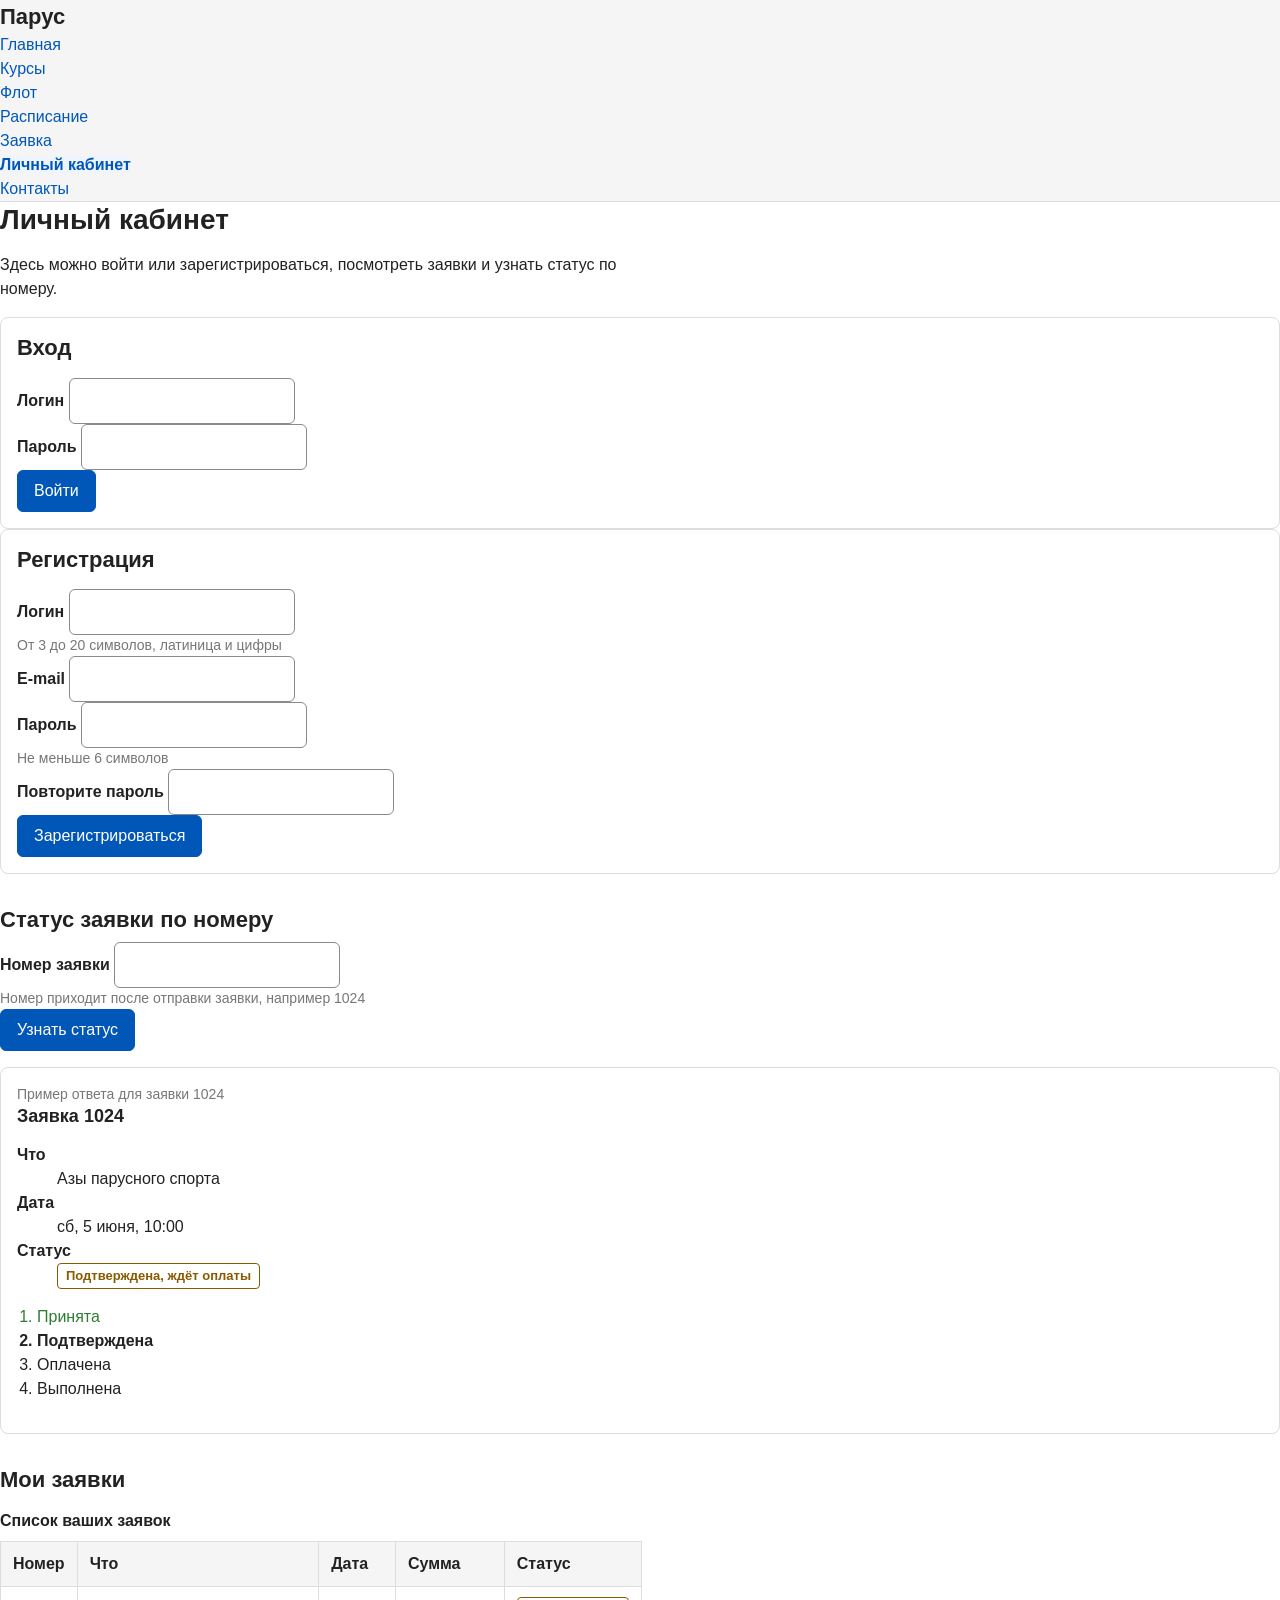
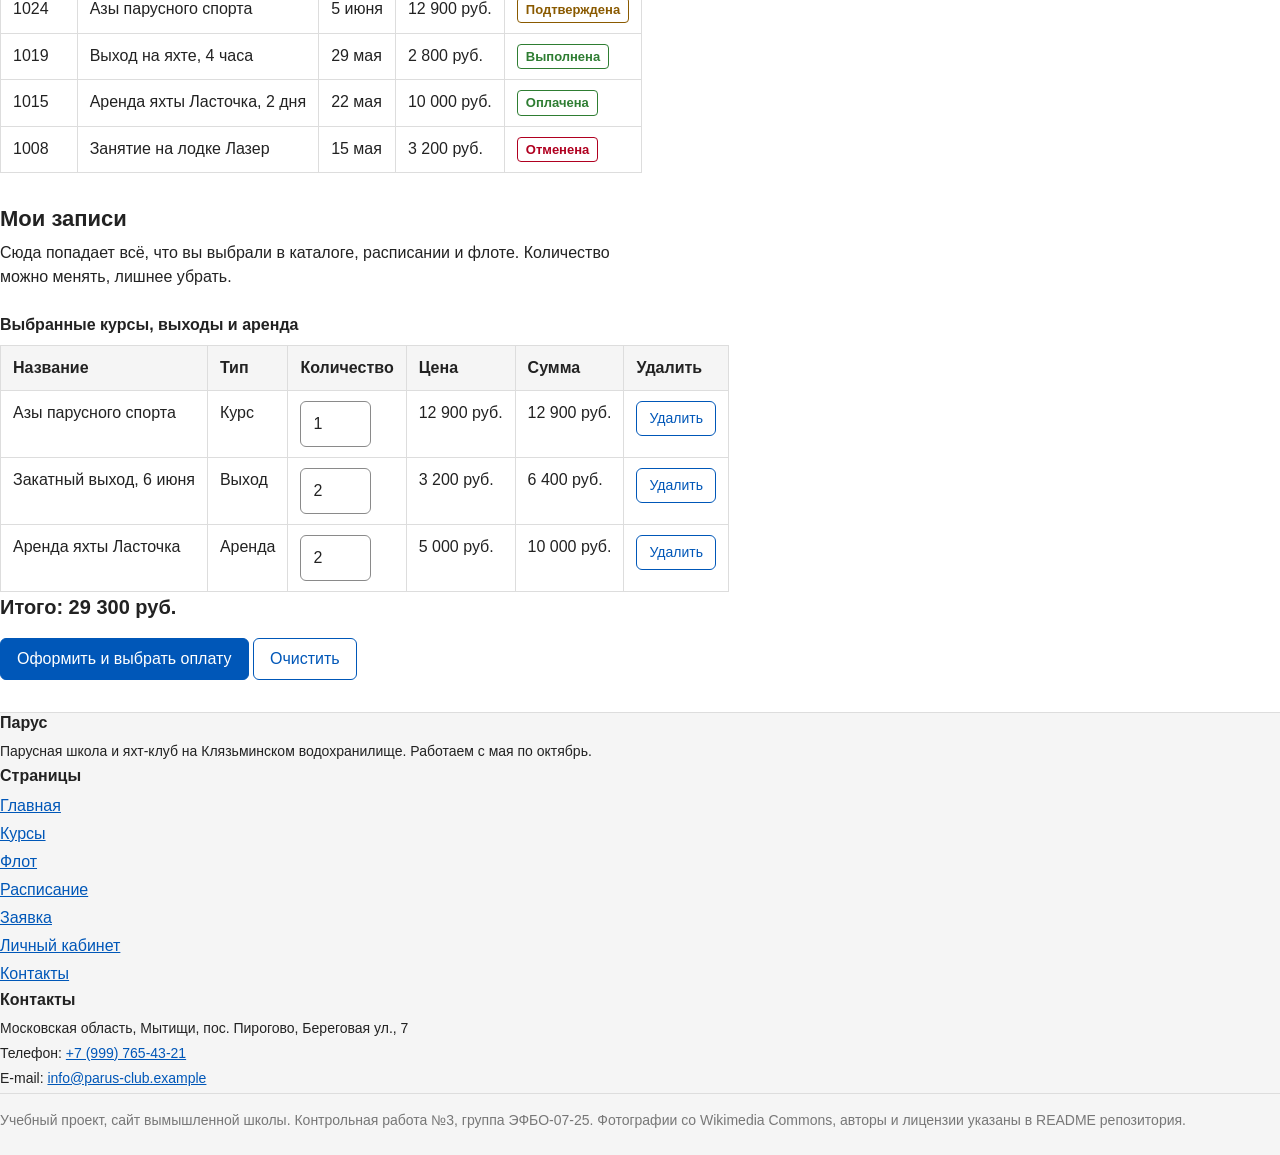
==== account.html @ aecdc0d9 "chore: init kr3 project, copy files from kr1" ====
<!DOCTYPE html>
<html lang="ru">
<head>
    <meta charset="UTF-8">
    <meta name="viewport" content="width=device-width, initial-scale=1.0">
    <meta name="description" content="Личный кабинет: вход, регистрация, заявки, корзина записей и статус заявки по номеру.">
    <title>Личный кабинет | Парус</title>
    <link rel="icon" href="images/favicon.svg" type="image/svg+xml">
    <link rel="stylesheet" href="css/style.css">
    <script src="js/main.js" defer></script>
</head>
<body>
    <header class="site-header" id="top">
        <div class="site-header__inner">
            <a class="site-header__logo" href="index.html">Парус</a>

            <nav class="site-nav">
                <ul class="site-nav__list">
                    <li class="site-nav__item"><a class="site-nav__link" href="index.html">Главная</a></li>
                    <li class="site-nav__item"><a class="site-nav__link" href="courses.html">Курсы</a></li>
                    <li class="site-nav__item"><a class="site-nav__link" href="fleet.html">Флот</a></li>
                    <li class="site-nav__item"><a class="site-nav__link" href="schedule.html">Расписание</a></li>
                    <li class="site-nav__item"><a class="site-nav__link" href="order.html">Заявка</a></li>
                    <li class="site-nav__item"><a class="site-nav__link site-nav__link--active" href="account.html">Личный кабинет</a></li>
                    <li class="site-nav__item"><a class="site-nav__link" href="contacts.html">Контакты</a></li>
                </ul>
            </nav>
        </div>
    </header>

    <main class="main">
        <h1>Личный кабинет</h1>
        <p class="section__text">Здесь можно войти или зарегистрироваться, посмотреть заявки и узнать статус по номеру.</p>

        <section class="section" id="auth">
            <div class="auth">
                <section class="auth__box" aria-labelledby="login-title">
                    <h2 id="login-title">Вход</h2>
                    <form class="form" id="login-form" action="account.html" method="get">
                        <div class="form__group">
                            <label class="form__label" for="login-name">Логин</label>
                            <input class="form__input" id="login-name" name="login" type="text" required>
                            <p class="form__error" id="login-name-error"></p>
                        </div>
                        <div class="form__group">
                            <label class="form__label" for="login-password">Пароль</label>
                            <input class="form__input" id="login-password" type="password" required>
                            <p class="form__error" id="login-password-error"></p>
                        </div>
                        <button class="button button--primary" type="submit">Войти</button>
                    </form>
                </section>
                <section class="auth__box" aria-labelledby="register-title">
                    <h2 id="register-title">Регистрация</h2>
                    <form class="form" id="register-form" action="account.html" method="get">
                        <div class="form__group">
                            <label class="form__label" for="reg-name">Логин</label>
                            <input class="form__input" id="reg-name" name="login" type="text" required>
                            <p class="form__note" id="reg-name-hint">От 3 до 20 символов, латиница и цифры</p>
                            <p class="form__error" id="reg-name-error"></p>
                        </div>
                        <div class="form__group">
                            <label class="form__label" for="reg-email">E-mail</label>
                            <input class="form__input" id="reg-email" name="email" type="email" required>
                            <p class="form__error" id="reg-email-error"></p>
                        </div>
                        <div class="form__group">
                            <label class="form__label" for="reg-password">Пароль</label>
                            <input class="form__input" id="reg-password" type="password" required>
                            <p class="form__note" id="reg-password-hint">Не меньше 6 символов</p>
                            <p class="form__error" id="reg-password-error"></p>
                        </div>
                        <div class="form__group">
                            <label class="form__label" for="reg-password2">Повторите пароль</label>
                            <input class="form__input" id="reg-password2" type="password" required>
                            <p class="form__error" id="reg-password2-error"></p>
                        </div>
                        <button class="button button--primary" type="submit">Зарегистрироваться</button>
                    </form>
                </section>
            </div>
        </section>

        <section class="section" id="status">
            <h2 class="section__title">Статус заявки по номеру</h2>
            <form class="form" id="status-form" action="account.html" method="get">
                <div class="form__group">
                    <label class="form__label" for="status-number">Номер заявки</label>
                    <input class="form__input" id="status-number" name="number" type="number" required min="1">
                    <p class="form__note" id="status-number-hint">Номер приходит после отправки заявки, например 1024</p>
                    <p class="form__error" id="status-number-error"></p>
                </div>
                <div class="form__actions">
                    <button class="button button--primary" type="submit">Узнать статус</button>
                </div>
            </form>
            <div class="status" id="status-result" aria-live="polite">
                <p class="form__note">Пример ответа для заявки 1024</p>
                <h3>Заявка 1024</h3>
                <dl class="course__facts">
                    <dt>Что</dt>
                    <dd>Азы парусного спорта</dd>
                    <dt>Дата</dt>
                    <dd>сб, 5 июня, 10:00</dd>
                    <dt>Статус</dt>
                    <dd><span class="badge badge--wait">Подтверждена, ждёт оплаты</span></dd>
                </dl>
                <ol class="status-steps">
                    <li class="status-steps__item status-steps__item--done">Принята</li>
                    <li class="status-steps__item status-steps__item--current">Подтверждена</li>
                    <li class="status-steps__item">Оплачена</li>
                    <li class="status-steps__item">Выполнена</li>
                </ol>
            </div>
        </section>

        <section class="section" id="orders">
            <h2 class="section__title">Мои заявки</h2>
            <table class="info-table">
                <caption id="orders-caption">Список ваших заявок</caption>
                <thead>
                    <tr><th>Номер</th><th>Что</th><th>Дата</th><th>Сумма</th><th>Статус</th></tr>
                </thead>
                <tbody>
                    <tr data-order="1024">
                        <td>1024</td>
                        <td>Азы парусного спорта</td>
                        <td>5 июня</td>
                        <td>12 900 руб.</td>
                        <td><span class="badge badge--wait">Подтверждена</span></td>
                    </tr>
                    <tr data-order="1019">
                        <td>1019</td>
                        <td>Выход на яхте, 4 часа</td>
                        <td>29 мая</td>
                        <td>2 800 руб.</td>
                        <td><span class="badge badge--ok">Выполнена</span></td>
                    </tr>
                    <tr data-order="1015">
                        <td>1015</td>
                        <td>Аренда яхты Ласточка, 2 дня</td>
                        <td>22 мая</td>
                        <td>10 000 руб.</td>
                        <td><span class="badge badge--ok">Оплачена</span></td>
                    </tr>
                    <tr data-order="1008">
                        <td>1008</td>
                        <td>Занятие на лодке Лазер</td>
                        <td>15 мая</td>
                        <td>3 200 руб.</td>
                        <td><span class="badge badge--closed">Отменена</span></td>
                    </tr>
                </tbody>
            </table>
        </section>

        <section class="section" id="cart">
            <h2 class="section__title">Мои записи</h2>
            <p class="section__text">Сюда попадает всё, что вы выбрали в каталоге, расписании и флоте. Количество можно менять, лишнее убрать.</p>
            <table class="info-table">
                <caption id="cart-caption">Выбранные курсы, выходы и аренда</caption>
                <thead>
                    <tr><th>Название</th><th>Тип</th><th>Количество</th><th>Цена</th><th>Сумма</th><th>Удалить</th></tr>
                </thead>
                <tbody>
                    <tr data-cart="1" data-kind="course" data-price="12900">
                        <td>Азы парусного спорта</td>
                        <td>Курс</td>
                        <td><input class="form__input" id="cart-qty-1" name="qty" type="number" min="1" max="14" value="1" aria-label="Количество: Азы парусного спорта"></td>
                        <td>12 900 руб.</td>
                        <td>12 900 руб.</td>
                        <td class="info-table__action"><button class="button button--secondary button--small" type="button" data-remove="1">Удалить</button></td>
                    </tr>
                    <tr data-cart="2" data-kind="trip" data-price="3200">
                        <td>Закатный выход, 6 июня</td>
                        <td>Выход</td>
                        <td><input class="form__input" id="cart-qty-2" name="qty" type="number" min="1" max="14" value="2" aria-label="Количество: Закатный выход, 6 июня"></td>
                        <td>3 200 руб.</td>
                        <td>6 400 руб.</td>
                        <td class="info-table__action"><button class="button button--secondary button--small" type="button" data-remove="2">Удалить</button></td>
                    </tr>
                    <tr data-cart="3" data-kind="rent" data-price="5000">
                        <td>Аренда яхты Ласточка</td>
                        <td>Аренда</td>
                        <td><input class="form__input" id="cart-qty-3" name="qty" type="number" min="1" max="14" value="2" aria-label="Количество: Аренда яхты Ласточка"></td>
                        <td>5 000 руб.</td>
                        <td>10 000 руб.</td>
                        <td class="info-table__action"><button class="button button--secondary button--small" type="button" data-remove="3">Удалить</button></td>
                    </tr>
                </tbody>
            </table>
            <p class="cart__total" id="cart-total">Итого: 29 300 руб.</p>
            <div class="form__actions">
                <a class="button button--primary" href="order.html#payment">Оформить и выбрать оплату</a>
                <button class="button button--secondary" type="button" data-clear-cart>Очистить</button>
            </div>
        </section>
    </main>

    <footer class="site-footer">
        <div class="site-footer__inner">
            <div class="site-footer__col">
                <h2 class="site-footer__title">Парус</h2>
                <p class="site-footer__text">Парусная школа и яхт-клуб на Клязьминском водохранилище. Работаем с мая по октябрь.</p>
            </div>
            <div class="site-footer__col">
                <h2 class="site-footer__title">Страницы</h2>
                <ul class="site-footer__list">
                    <li class="site-footer__item"><a href="index.html">Главная</a></li>
                    <li class="site-footer__item"><a href="courses.html">Курсы</a></li>
                    <li class="site-footer__item"><a href="fleet.html">Флот</a></li>
                    <li class="site-footer__item"><a href="schedule.html">Расписание</a></li>
                    <li class="site-footer__item"><a href="order.html">Заявка</a></li>
                    <li class="site-footer__item"><a href="account.html">Личный кабинет</a></li>
                    <li class="site-footer__item"><a href="contacts.html">Контакты</a></li>
                </ul>
            </div>
            <div class="site-footer__col">
                <h2 class="site-footer__title">Контакты</h2>
                <p class="site-footer__text">Московская область, Мытищи, пос. Пирогово, Береговая ул., 7</p>
                <p class="site-footer__text">Телефон: <a href="tel:+79997654321">+7 (999) 765-43-21</a></p>
                <p class="site-footer__text">E-mail: <a href="mailto:info@parus-club.example">info@parus-club.example</a></p>
            </div>
        </div>
        <p class="site-footer__copy">Учебный проект, сайт вымышленной школы. Контрольная работа №3, группа ЭФБО-07-25. Фотографии со Wikimedia Commons, авторы и лицензии указаны в README репозитория.</p>
    </footer>
</body>
</html>
---- css/style.css ----
/* ===============================
1. Переменные проекта
=============================== */

:root {
    /* Основные цвета проекта */
    --color-bg: #ffffff;
    --color-text: #222222;
    --color-muted: #777777;
    --color-primary: #0057b8;
    --color-primary-dark: #003f86;
    --color-border: #dddddd;
    --color-field: #8a8a8a;
    --color-surface: #f5f5f5;
    --color-surface-accent: #eef5ff;
    --color-danger: #b00020;
    --color-success: #2e7d32;
    --color-warning: #8a5a00;
    --color-white: #ffffff;

    /* Отступы */
    --space-xs: 4px;
    --space-sm: 8px;
    --space-md: 16px;
    --space-lg: 24px;
    --space-xl: 32px;

    /* Скругления */
    --radius-sm: 6px;
    --radius-md: 8px;

    /* Размеры */
    --container-width: 1100px;
    --header-height: 64px;
}

/* ===============================
2. Базовые стили
=============================== */

body {
    margin: 0;
    font-family: Arial, Helvetica, sans-serif;
    font-size: 16px;
    line-height: 1.5;
    color: var(--color-text);
    background-color: var(--color-bg);
}

h1,
h2,
h3 {
    margin: 0 0 var(--space-md);
    line-height: 1.25;
}

h1 {
    font-size: 28px;
}

h2 {
    font-size: 22px;
}

h3 {
    font-size: 18px;
}

p {
    margin: 0 0 var(--space-md);
}

a {
    color: var(--color-primary);
}

a:hover {
    color: var(--color-primary-dark);
}

/*
Кнопка - отдельный блок. Цвет задаёт модификатор:
button--primary (основная) или button--secondary (второстепенная).
*/
.button {
    display: inline-block;
    padding: var(--space-sm) var(--space-md);
    font: inherit;
    text-align: center;
    text-decoration: none;
    border: 1px solid var(--color-primary);
    border-radius: var(--radius-sm);
    cursor: pointer;
}

.button--primary {
    color: var(--color-white);
    background-color: var(--color-primary);
}

/*
Цвет текста указан ещё раз, иначе у ссылки-кнопки срабатывает a:hover
и текст сливается с фоном.
*/
.button--primary:hover {
    color: var(--color-white);
    background-color: var(--color-primary-dark);
}

.button--secondary {
    color: var(--color-primary);
    background-color: var(--color-white);
}

.button--secondary:hover {
    color: var(--color-primary-dark);
    background-color: var(--color-surface-accent);
}

.button--small {
    padding: 6px 12px;
    font-size: 14px;
}

/*
Бейдж: категория курса, статус заявки, пометка "Набор закрыт".
*/
.badge {
    display: inline-block;
    padding: 2px 8px;
    font-size: 13px;
    font-weight: bold;
    color: var(--color-primary);
    background-color: var(--color-surface-accent);
    border: 1px solid var(--color-primary);
    border-radius: 4px;
}

.badge--closed {
    color: var(--color-danger);
    background-color: var(--color-white);
    border-color: var(--color-danger);
}

.badge--ok {
    color: var(--color-success);
    background-color: var(--color-white);
    border-color: var(--color-success);
}

.badge--wait {
    color: var(--color-warning);
    background-color: var(--color-white);
    border-color: var(--color-warning);
}

.muted {
    color: var(--color-muted);
}

/* ===============================
3. Шапка и навигация
=============================== */

.site-header {
    background-color: var(--color-surface);
    border-bottom: 1px solid var(--color-border);
}

.site-header__logo {
    font-size: 22px;
    font-weight: bold;
    color: var(--color-text);
    text-decoration: none;
}

.site-header__logo:hover {
    color: var(--color-primary);
}

.site-nav__list {
    margin: 0;
    padding: 0;
    list-style: none;
}

.site-nav__link {
    color: var(--color-primary);
    text-decoration: none;
    border-radius: var(--radius-sm);
}

.site-nav__link:hover {
    color: var(--color-white);
    background-color: var(--color-primary);
}

/* Пункт текущей страницы */
.site-nav__link--active {
    font-weight: bold;
    background-color: var(--color-surface-accent);
}

/* ===============================
4. Подвал
=============================== */

.site-footer {
    margin-top: var(--space-xl);
    background-color: var(--color-surface);
    border-top: 1px solid var(--color-border);
}

.site-footer__title {
    margin-bottom: var(--space-sm);
    font-size: 16px;
}

.site-footer__list {
    margin: 0;
    padding: 0;
    list-style: none;
}

.site-footer__item {
    margin-bottom: var(--space-xs);
}

.site-footer__text {
    margin: 0 0 var(--space-xs);
    font-size: 14px;
}

.site-footer__copy {
    margin: 0;
    padding: var(--space-md) 0 var(--space-lg);
    font-size: 14px;
    color: var(--color-muted);
    border-top: 1px solid var(--color-border);
}

/* ===============================
5. Разделы страницы
=============================== */

.section {
    margin-bottom: var(--space-xl);
}

.section__header {
    margin-bottom: var(--space-md);
}

.section__title {
    margin-bottom: var(--space-sm);
}

.section__text {
    max-width: 70ch;
}

/* Главный блок страницы */
.hero__title {
    font-size: 30px;
}

.hero__text {
    font-size: 18px;
}

.hero__image {
    display: block;
    border: 1px solid var(--color-border);
    border-radius: var(--radius-md);
}

/* Короткие факты о школе */
.facts__item {
    padding: var(--space-md);
    background-color: var(--color-surface);
    border: 1px solid var(--color-border);
    border-radius: var(--radius-md);
}

.facts__title {
    margin-bottom: var(--space-xs);
    font-size: 18px;
}

.facts__text {
    margin: 0;
}

/* ===============================
6. Карточки курсов, лодок и отзывов
=============================== */

.product-card {
    background-color: var(--color-white);
    border: 1px solid var(--color-border);
    border-radius: var(--radius-md);
    overflow: hidden;
}

.product-card__image {
    display: block;
    width: 100%;
    aspect-ratio: 4 / 3;
    object-fit: cover;
}

.product-card__body {
    padding: var(--space-md);
}

.product-card__category {
    margin-bottom: var(--space-xs);
    font-size: 14px;
    color: var(--color-muted);
}

.product-card__title {
    margin-bottom: var(--space-sm);
    font-size: 18px;
}

.product-card__link {
    color: var(--color-text);
    text-decoration: none;
}

.product-card__link:hover {
    color: var(--color-primary);
    text-decoration: underline;
}

.product-card__description {
    font-size: 15px;
}

.product-card__meta {
    margin: 0 0 var(--space-sm);
    padding: 0;
    font-size: 14px;
    list-style: none;
}

.product-card__price {
    margin-bottom: var(--space-md);
    font-size: 20px;
    font-weight: bold;
}

.review {
    margin: 0;
    padding: var(--space-md);
    background-color: var(--color-surface);
    border: 1px solid var(--color-border);
    border-radius: var(--radius-md);
}

.review__text {
    margin-bottom: var(--space-sm);
}

.review__author {
    margin: 0;
    font-size: 14px;
    color: var(--color-muted);
}

/* ===============================
7. Таблицы
=============================== */

.info-table {
    border-collapse: collapse;
}

.info-table th,
.info-table td {
    padding: 10px 12px;
    text-align: left;
    vertical-align: top;
    border: 1px solid var(--color-border);
}

.info-table th {
    background-color: var(--color-surface);
}

.info-table caption {
    padding: var(--space-sm) 0;
    font-weight: bold;
    text-align: left;
}

/* ===============================
8. Каталог и фильтры
=============================== */

.catalog-filters {
    padding: var(--space-md);
    background-color: var(--color-surface);
    border: 1px solid var(--color-border);
    border-radius: var(--radius-md);
}

.catalog-filters__title {
    margin-bottom: var(--space-md);
    font-size: 18px;
}

.catalog-count {
    font-weight: bold;
}

.catalog-empty {
    padding: var(--space-md);
    border: 1px dashed var(--color-field);
    border-radius: var(--radius-md);
}

/* ===============================
9. Формы
=============================== */

.form__label {
    font-weight: bold;
}

.form__input,
.form__select,
.form__textarea {
    padding: 10px 12px;
    font: inherit;
    color: var(--color-text);
    background-color: var(--color-white);
    border: 1px solid var(--color-field);
    border-radius: var(--radius-sm);
}

.form__textarea {
    resize: vertical;
}

.form__fieldset {
    margin: 0;
    padding: var(--space-sm) var(--space-md) var(--space-md);
    border: 1px solid var(--color-border);
    border-radius: var(--radius-md);
}

.form__legend {
    padding: 0 var(--space-sm);
    font-weight: bold;
}

.form__note {
    margin: 0;
    font-size: 14px;
    color: var(--color-muted);
}

.form__error {
    margin: 0;
    font-size: 14px;
    color: var(--color-danger);
}

.form__error:empty {
    display: none;
}

.form__check {
    display: flex;
    align-items: flex-start;
    gap: var(--space-sm);
}

.payment-block__title {
    margin: 0;
    font-size: 18px;
    font-weight: bold;
}

.payment-block {
    padding: var(--space-md);
    background-color: var(--color-surface);
    border: 1px solid var(--color-border);
    border-radius: var(--radius-md);
}

.form__result:empty {
    display: none;
}

.form__result {
    margin: 0;
    padding: var(--space-md);
    background-color: var(--color-surface-accent);
    border: 1px solid var(--color-primary);
    border-radius: var(--radius-md);
}

/* ===============================
10. Модальное окно
=============================== */

.modal {
    padding: var(--space-md);
    color: var(--color-text);
    background-color: var(--color-white);
    border: 1px solid var(--color-field);
    border-radius: var(--radius-md);
}

.modal::backdrop {
    background-color: rgb(0 0 0 / 0.5);
}

.modal__title {
    margin-bottom: var(--space-sm);
}

.modal__close {
    font: inherit;
    font-size: 24px;
    line-height: 1;
    color: var(--color-text);
    background-color: var(--color-white);
    border: 1px solid var(--color-field);
    border-radius: var(--radius-sm);
    cursor: pointer;
}

/* ===============================
11. Страница курса, флот, расписание, заказ, кабинет, контакты
=============================== */

.course__facts,
.specs {
    margin: 0 0 var(--space-md);
    padding: 0;
}

.course__facts dt,
.specs dt {
    font-weight: bold;
}

.program__item {
    margin-bottom: var(--space-md);
}

.instructor {
    padding: var(--space-md);
    border: 1px solid var(--color-border);
    border-radius: var(--radius-md);
}

.instructor__name {
    margin-bottom: var(--space-xs);
    font-size: 18px;
}

.instructor__role {
    margin-bottom: var(--space-sm);
    font-size: 14px;
    color: var(--color-muted);
}

.steps {
    margin: 0;
    padding-left: 20px;
}

.steps__item {
    margin-bottom: var(--space-sm);
}

.calc,
.aside-box,
.quiz,
.auth__box,
.status {
    padding: var(--space-md);
    border: 1px solid var(--color-border);
    border-radius: var(--radius-md);
}

.calc__result {
    margin: 0;
    font-size: 18px;
}

.form + .status {
    margin-top: var(--space-md);
}

.status-steps {
    margin: 0 0 var(--space-md);
    padding-left: 20px;
}

.status-steps__item--done {
    color: var(--color-success);
}

.status-steps__item--current {
    font-weight: bold;
}

.cart__total {
    font-size: 20px;
    font-weight: bold;
}

.contact-card {
    padding: var(--space-md);
    background-color: var(--color-surface);
    border: 1px solid var(--color-border);
    border-radius: var(--radius-md);
}

.contact-card__title {
    margin-bottom: var(--space-xs);
    font-size: 16px;
}

.contact-card__text {
    margin: 0;
}

.map {
    border: 1px solid var(--color-border);
    border-radius: var(--radius-md);
}

.faq__item {
    padding: var(--space-sm) var(--space-md);
    border: 1px solid var(--color-border);
    border-radius: var(--radius-md);
}

.faq__question {
    font-weight: bold;
    cursor: pointer;
}

.faq__answer {
    margin: var(--space-sm) 0 0;
}
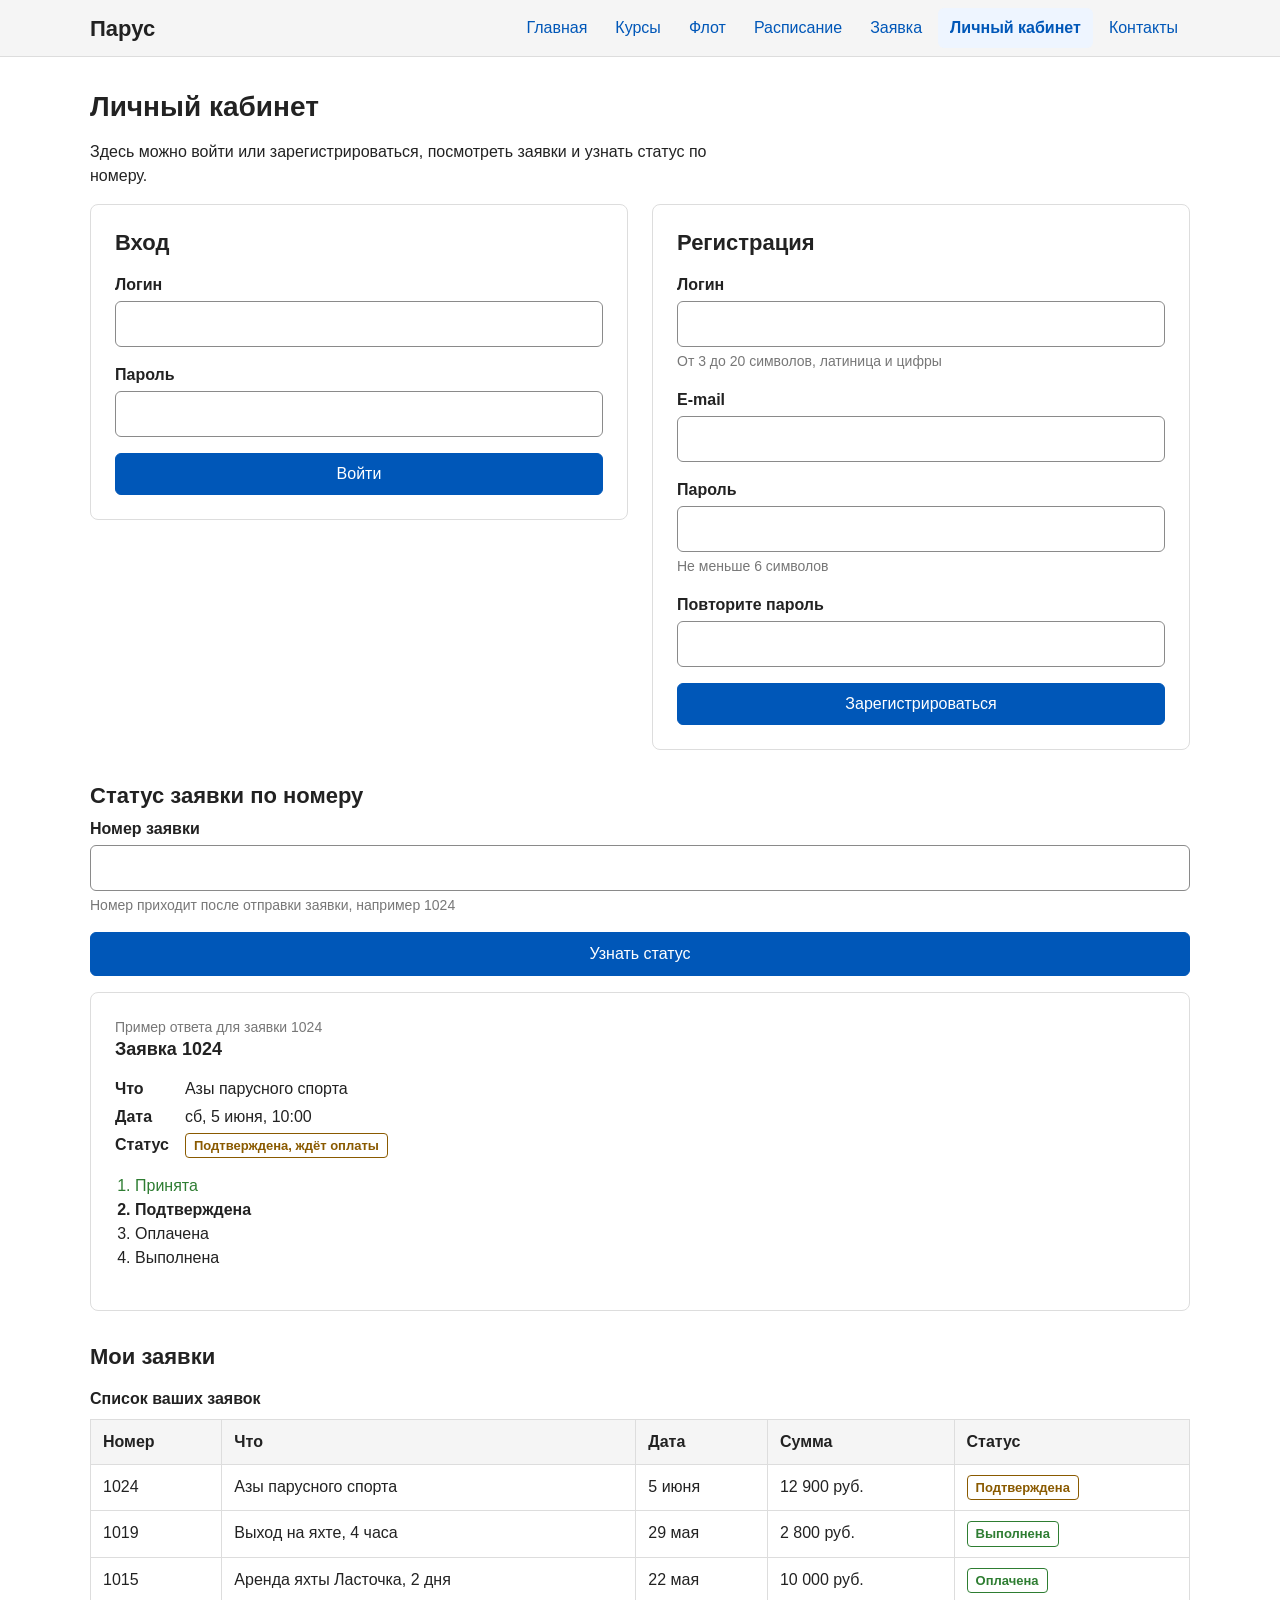
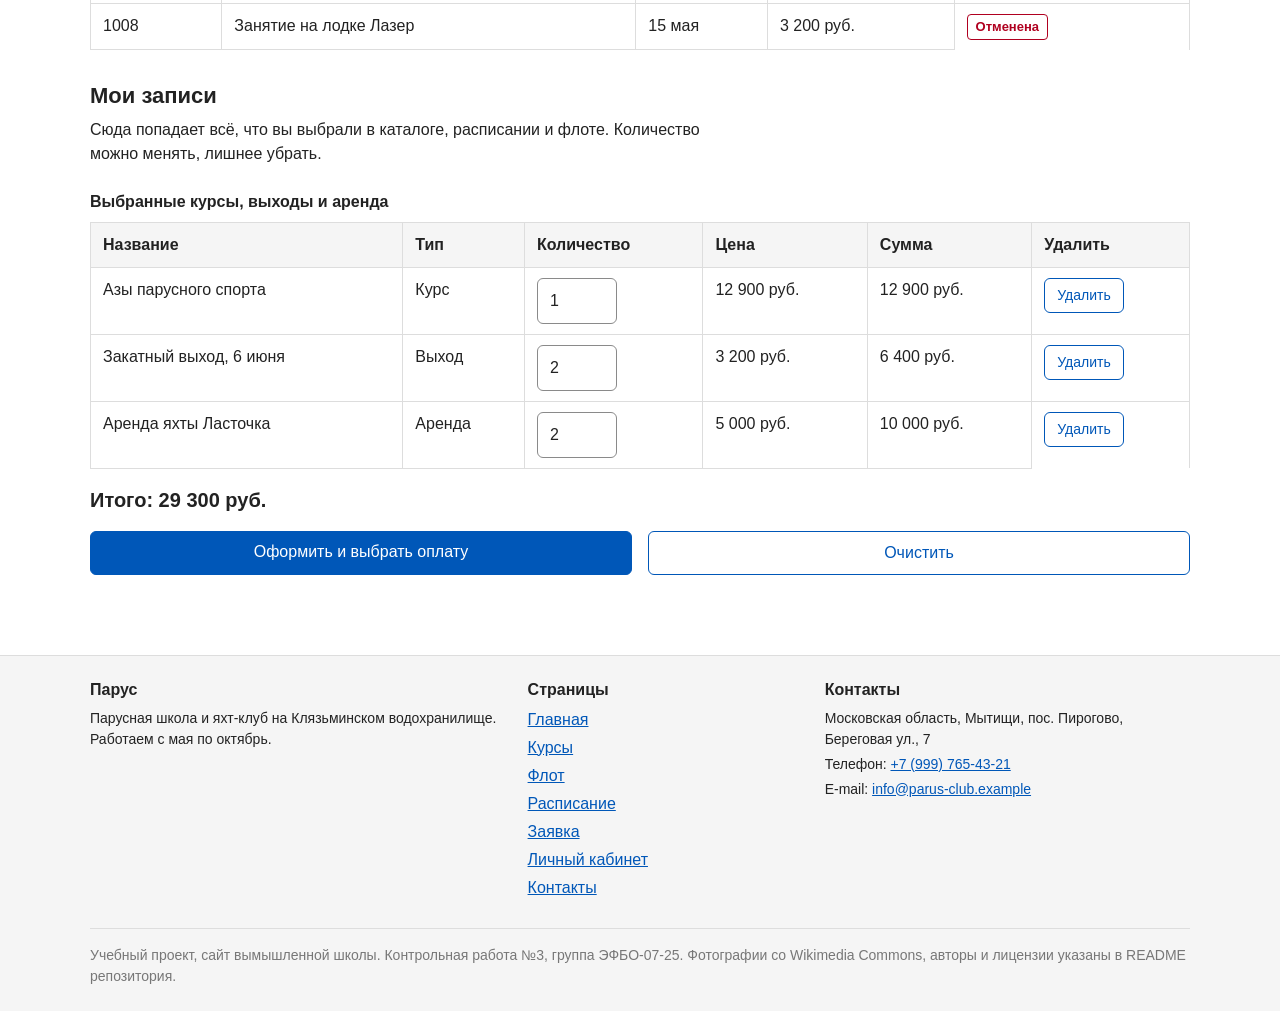
==== commit ead44d21: "feat: add responsive layout styles" ====
--- a/account.html
+++ b/account.html
@@ -7,12 +7,15 @@
     <title>Личный кабинет | Парус</title>
     <link rel="icon" href="images/favicon.svg" type="image/svg+xml">
     <link rel="stylesheet" href="css/style.css">
+    <link rel="stylesheet" href="css/responsive.css">
     <script src="js/main.js" defer></script>
 </head>
 <body>
     <header class="site-header" id="top">
         <div class="site-header__inner">
             <a class="site-header__logo" href="index.html">Парус</a>
+
+            <button class="site-header__toggle" type="button">Меню</button>
 
             <nav class="site-nav">
                 <ul class="site-nav__list">
@@ -116,39 +119,39 @@
 
         <section class="section" id="orders">
             <h2 class="section__title">Мои заявки</h2>
-            <table class="info-table">
+            <table class="info-table table--cards">
                 <caption id="orders-caption">Список ваших заявок</caption>
                 <thead>
                     <tr><th>Номер</th><th>Что</th><th>Дата</th><th>Сумма</th><th>Статус</th></tr>
                 </thead>
                 <tbody>
                     <tr data-order="1024">
-                        <td>1024</td>
-                        <td>Азы парусного спорта</td>
-                        <td>5 июня</td>
-                        <td>12 900 руб.</td>
-                        <td><span class="badge badge--wait">Подтверждена</span></td>
+                        <td data-label="Номер">1024</td>
+                        <td data-label="Что">Азы парусного спорта</td>
+                        <td data-label="Дата">5 июня</td>
+                        <td data-label="Сумма">12 900 руб.</td>
+                        <td data-label="Статус"><span class="badge badge--wait">Подтверждена</span></td>
                     </tr>
                     <tr data-order="1019">
-                        <td>1019</td>
-                        <td>Выход на яхте, 4 часа</td>
-                        <td>29 мая</td>
-                        <td>2 800 руб.</td>
-                        <td><span class="badge badge--ok">Выполнена</span></td>
+                        <td data-label="Номер">1019</td>
+                        <td data-label="Что">Выход на яхте, 4 часа</td>
+                        <td data-label="Дата">29 мая</td>
+                        <td data-label="Сумма">2 800 руб.</td>
+                        <td data-label="Статус"><span class="badge badge--ok">Выполнена</span></td>
                     </tr>
                     <tr data-order="1015">
-                        <td>1015</td>
-                        <td>Аренда яхты Ласточка, 2 дня</td>
-                        <td>22 мая</td>
-                        <td>10 000 руб.</td>
-                        <td><span class="badge badge--ok">Оплачена</span></td>
+                        <td data-label="Номер">1015</td>
+                        <td data-label="Что">Аренда яхты Ласточка, 2 дня</td>
+                        <td data-label="Дата">22 мая</td>
+                        <td data-label="Сумма">10 000 руб.</td>
+                        <td data-label="Статус"><span class="badge badge--ok">Оплачена</span></td>
                     </tr>
                     <tr data-order="1008">
-                        <td>1008</td>
-                        <td>Занятие на лодке Лазер</td>
-                        <td>15 мая</td>
-                        <td>3 200 руб.</td>
-                        <td><span class="badge badge--closed">Отменена</span></td>
+                        <td data-label="Номер">1008</td>
+                        <td data-label="Что">Занятие на лодке Лазер</td>
+                        <td data-label="Дата">15 мая</td>
+                        <td data-label="Сумма">3 200 руб.</td>
+                        <td data-label="Статус"><span class="badge badge--closed">Отменена</span></td>
                     </tr>
                 </tbody>
             </table>
@@ -157,35 +160,35 @@
         <section class="section" id="cart">
             <h2 class="section__title">Мои записи</h2>
             <p class="section__text">Сюда попадает всё, что вы выбрали в каталоге, расписании и флоте. Количество можно менять, лишнее убрать.</p>
-            <table class="info-table">
+            <table class="info-table table--cards">
                 <caption id="cart-caption">Выбранные курсы, выходы и аренда</caption>
                 <thead>
                     <tr><th>Название</th><th>Тип</th><th>Количество</th><th>Цена</th><th>Сумма</th><th>Удалить</th></tr>
                 </thead>
                 <tbody>
                     <tr data-cart="1" data-kind="course" data-price="12900">
-                        <td>Азы парусного спорта</td>
-                        <td>Курс</td>
-                        <td><input class="form__input" id="cart-qty-1" name="qty" type="number" min="1" max="14" value="1" aria-label="Количество: Азы парусного спорта"></td>
-                        <td>12 900 руб.</td>
-                        <td>12 900 руб.</td>
-                        <td class="info-table__action"><button class="button button--secondary button--small" type="button" data-remove="1">Удалить</button></td>
+                        <td data-label="Название">Азы парусного спорта</td>
+                        <td data-label="Тип">Курс</td>
+                        <td data-label="Количество"><input class="form__input" id="cart-qty-1" name="qty" type="number" min="1" max="14" value="1" aria-label="Количество: Азы парусного спорта"></td>
+                        <td data-label="Цена">12 900 руб.</td>
+                        <td data-label="Сумма">12 900 руб.</td>
+                        <td class="info-table__action" data-label="Удалить"><button class="button button--secondary button--small" type="button" data-remove="1">Удалить</button></td>
                     </tr>
                     <tr data-cart="2" data-kind="trip" data-price="3200">
-                        <td>Закатный выход, 6 июня</td>
-                        <td>Выход</td>
-                        <td><input class="form__input" id="cart-qty-2" name="qty" type="number" min="1" max="14" value="2" aria-label="Количество: Закатный выход, 6 июня"></td>
-                        <td>3 200 руб.</td>
-                        <td>6 400 руб.</td>
-                        <td class="info-table__action"><button class="button button--secondary button--small" type="button" data-remove="2">Удалить</button></td>
+                        <td data-label="Название">Закатный выход, 6 июня</td>
+                        <td data-label="Тип">Выход</td>
+                        <td data-label="Количество"><input class="form__input" id="cart-qty-2" name="qty" type="number" min="1" max="14" value="2" aria-label="Количество: Закатный выход, 6 июня"></td>
+                        <td data-label="Цена">3 200 руб.</td>
+                        <td data-label="Сумма">6 400 руб.</td>
+                        <td class="info-table__action" data-label="Удалить"><button class="button button--secondary button--small" type="button" data-remove="2">Удалить</button></td>
                     </tr>
                     <tr data-cart="3" data-kind="rent" data-price="5000">
-                        <td>Аренда яхты Ласточка</td>
-                        <td>Аренда</td>
-                        <td><input class="form__input" id="cart-qty-3" name="qty" type="number" min="1" max="14" value="2" aria-label="Количество: Аренда яхты Ласточка"></td>
-                        <td>5 000 руб.</td>
-                        <td>10 000 руб.</td>
-                        <td class="info-table__action"><button class="button button--secondary button--small" type="button" data-remove="3">Удалить</button></td>
+                        <td data-label="Название">Аренда яхты Ласточка</td>
+                        <td data-label="Тип">Аренда</td>
+                        <td data-label="Количество"><input class="form__input" id="cart-qty-3" name="qty" type="number" min="1" max="14" value="2" aria-label="Количество: Аренда яхты Ласточка"></td>
+                        <td data-label="Цена">5 000 руб.</td>
+                        <td data-label="Сумма">10 000 руб.</td>
+                        <td class="info-table__action" data-label="Удалить"><button class="button button--secondary button--small" type="button" data-remove="3">Удалить</button></td>
                     </tr>
                 </tbody>
             </table>
--- a/css/responsive.css
+++ b/css/responsive.css
@@ -0,0 +1,841 @@
+/*
+  Адаптивные стили для контрольной работы №3.
+  Подход: Mobile First.
+  Базовые стили рассчитаны на мобильный экран.
+  Расширения добавляются через min-width медиазапросы.
+*/
+
+/*
+Точки перелома выбраны там, где содержимому становится тесно
+или, наоборот, появляется место, а не под конкретные модели телефонов:
+
+640px  - карточки в две колонки, подвал в две колонки, поля формы по два в строке,
+         таблицы-карточки по две в ряд;
+768px  - фото рядом с текстом, шапка прилипает к верху окна, блоки с отступами побольше;
+900px  - таблицы-карточки снова обычные таблицы, главный блок в две колонки,
+         отзывы и преподаватели в три колонки;
+1024px - меню в одну строку вместо кнопки, фильтры каталога слева,
+         заявка и калькулятор рядом, карточки в три колонки;
+1200px - в каталоге с фильтрами три карточки в ряд.
+
+Проверенные ширины: 360px, 430px, 768px, 1024px, 1440px.
+*/
+
+/* ===============================
+Базовый каркас
+=============================== */
+
+*,
+*::before,
+*::after {
+    box-sizing: border-box;
+}
+
+html {
+    scroll-behavior: smooth;
+}
+
+/*
+Картинки и видео не выходят за пределы своего блока.
+height: auto сохраняет пропорции.
+*/
+img,
+video {
+    max-width: 100%;
+    height: auto;
+}
+
+picture {
+    display: block;
+}
+
+/*
+Защита от горизонтального скролла всей страницы.
+Причины переполнения исправлены в раскладке (таблицы лежат в обёртке,
+сетки используют minmax(0, 1fr)), правило оставлено на всякий случай.
+*/
+body {
+    overflow-x: hidden;
+}
+
+/*
+Контейнер: почти вся ширина экрана, но не больше 1100px.
+Отступы по бокам задаёт сама ширина (100% - 32px).
+*/
+.main,
+.site-header__inner,
+.site-footer__inner,
+.site-footer__copy {
+    width: min(100% - 32px, var(--container-width));
+    margin-inline: auto;
+}
+
+.main {
+    padding-block: var(--space-lg) var(--space-sm);
+}
+
+/* ===============================
+Шапка и меню (телефон)
+=============================== */
+
+/*
+На телефоне в шапке логотип слева и кнопка "Меню" справа.
+flex-wrap нужен, чтобы открытое меню переносилось на новую строку.
+*/
+.site-header__inner {
+    display: flex;
+    flex-wrap: wrap;
+    align-items: center;
+    justify-content: space-between;
+    gap: var(--space-sm);
+    padding-block: var(--space-sm);
+}
+
+.site-header__logo {
+    flex-shrink: 0;
+}
+
+.site-header__toggle {
+    min-height: 44px;
+    padding: var(--space-sm) var(--space-md);
+    font: inherit;
+    color: var(--color-primary);
+    background-color: var(--color-white);
+    border: 1px solid var(--color-primary);
+    border-radius: var(--radius-sm);
+    cursor: pointer;
+}
+
+.site-header__toggle:hover {
+    background-color: var(--color-surface-accent);
+}
+
+/*
+Меню скрыто, пока не нажата кнопка "Меню".
+Класс site-nav--open добавляется в js/main.js.
+*/
+.site-nav {
+    display: none;
+    flex-basis: 100%;
+}
+
+.site-nav--open {
+    display: block;
+}
+
+/* На телефоне пункты меню идут в колонку */
+.site-nav__list {
+    display: flex;
+    flex-direction: column;
+    gap: var(--space-xs);
+    padding-bottom: var(--space-sm);
+}
+
+/* display: block делает кликабельным весь пункт, padding увеличивает зону нажатия */
+.site-nav__link {
+    display: block;
+    padding: 12px var(--space-md);
+}
+
+/* ===============================
+Главный блок
+=============================== */
+
+.hero {
+    display: grid;
+    gap: var(--space-lg);
+    align-items: center;
+    margin-bottom: var(--space-xl);
+}
+
+.hero__content {
+    min-width: 0;
+}
+
+.hero__title {
+    font-size: clamp(26px, 7vw, 40px);
+    line-height: 1.15;
+}
+
+.hero__actions {
+    display: flex;
+    flex-wrap: wrap;
+    gap: var(--space-sm) var(--space-md);
+}
+
+.hero__actions .button {
+    flex: 1 1 200px;
+    min-height: 44px;
+    padding-block: 10px;
+}
+
+.hero__picture {
+    display: block;
+}
+
+.hero__image {
+    width: 100%;
+    margin-inline: auto;
+}
+
+/* ===============================
+Блоки с карточками (Grid)
+=============================== */
+
+/* Заголовок раздела и ссылка рядом с ним в одной строке */
+.section__header {
+    display: flex;
+    flex-wrap: wrap;
+    align-items: baseline;
+    justify-content: space-between;
+    gap: var(--space-xs) var(--space-md);
+}
+
+.facts,
+.reviews,
+.instructors,
+.contacts-grid {
+    display: grid;
+    grid-template-columns: minmax(0, 1fr);
+    gap: var(--space-md);
+    margin: 0;
+    padding: 0;
+    list-style: none;
+}
+
+/*
+Сетка карточек: одна колонка на телефоне.
+minmax(0, 1fr) не даёт длинному слову растянуть колонку.
+*/
+.products-grid {
+    display: grid;
+    grid-template-columns: minmax(0, 1fr);
+    gap: var(--space-md);
+    margin: 0 0 var(--space-lg);
+    padding: 0;
+    list-style: none;
+}
+
+.product-card {
+    display: flex;
+    flex-direction: column;
+    min-width: 0;
+}
+
+.product-card__body {
+    display: flex;
+    flex: 1;
+    flex-direction: column;
+}
+
+.product-card__title,
+.product-card__description {
+    overflow-wrap: anywhere;
+}
+
+.product-card__actions {
+    display: flex;
+    flex-wrap: wrap;
+    gap: var(--space-sm);
+    margin-top: auto;
+}
+
+.product-card__actions .button {
+    display: flex;
+    flex: 1 1 auto;
+    align-items: center;
+    justify-content: center;
+    min-height: 44px;
+}
+
+.review,
+.instructor,
+.contact-card {
+    min-width: 0;
+    overflow-wrap: anywhere;
+}
+
+/* ===============================
+Таблицы
+=============================== */
+
+/*
+Широкая таблица лежит в обёртке с горизонтальной прокруткой,
+вся страница при этом не прокручивается вбок.
+*/
+.table-wrapper {
+    width: 100%;
+    margin-bottom: var(--space-md);
+    overflow-x: auto;
+    -webkit-overflow-scrolling: touch;
+}
+
+.info-table {
+    width: 100%;
+}
+
+.table-wrapper .info-table {
+    min-width: 640px;
+}
+
+/*
+Таблица-карточки (самостоятельная доработка).
+На телефоне каждая строка таблицы выглядит отдельной карточкой,
+название столбца берётся из атрибута data-label у ячейки.
+Заголовок таблицы прячется визуально, но остаётся для программ чтения с экрана.
+*/
+.table--cards {
+    display: block;
+    width: 100%;
+    margin-bottom: var(--space-md);
+}
+
+.table--cards caption {
+    display: block;
+}
+
+.table--cards thead {
+    position: absolute;
+    width: 1px;
+    height: 1px;
+    overflow: hidden;
+    clip: rect(0 0 0 0);
+    white-space: nowrap;
+}
+
+.table--cards tbody {
+    display: block;
+}
+
+.table--cards tr {
+    display: block;
+    margin-bottom: var(--space-md);
+    background-color: var(--color-white);
+    border: 1px solid var(--color-border);
+    border-radius: var(--radius-md);
+}
+
+.table--cards td,
+.table--cards tbody th {
+    display: flex;
+    gap: var(--space-md);
+    align-items: center;
+    justify-content: space-between;
+    min-width: 0;
+    text-align: right;
+    background-color: transparent;
+    border: 0;
+    border-bottom: 1px solid var(--color-border);
+}
+
+.table--cards tr > :last-child {
+    border-bottom: 0;
+}
+
+.table--cards td::before {
+    flex: 0 0 38%;
+    font-weight: bold;
+    text-align: left;
+    content: attr(data-label);
+}
+
+.table--cards .form__input {
+    width: 90px;
+}
+
+/* Ячейка с кнопкой: без подписи, кнопка на всю ширину карточки */
+.table--cards .info-table__action::before {
+    display: none;
+}
+
+.table--cards .info-table__action .button {
+    flex: 1;
+    min-height: 44px;
+    display: flex;
+    align-items: center;
+    justify-content: center;
+}
+
+/* ===============================
+Формы
+=============================== */
+
+.form {
+    display: grid;
+    gap: var(--space-md);
+}
+
+.form__group {
+    display: grid;
+    align-content: start;
+    gap: var(--space-xs);
+    min-width: 0;
+}
+
+.form__row {
+    display: grid;
+    grid-template-columns: minmax(0, 1fr);
+    align-items: start;
+    gap: var(--space-md);
+}
+
+.form h3 {
+    margin: 0;
+}
+
+/* Поля не меньше 44px по высоте, чтобы в них было удобно попасть пальцем */
+.form__input,
+.form__select,
+.form__textarea {
+    width: 100%;
+    min-height: 44px;
+}
+
+.form__textarea {
+    min-height: 120px;
+}
+
+.form__fieldset {
+    min-width: 0;
+}
+
+.form__check {
+    align-items: center;
+    min-height: 44px;
+}
+
+.form__check input {
+    flex: none;
+    width: 22px;
+    height: 22px;
+}
+
+.form__actions {
+    display: flex;
+    flex-wrap: wrap;
+    gap: var(--space-sm) var(--space-md);
+}
+
+.form__actions .button {
+    flex: 1 1 160px;
+    min-height: 44px;
+}
+
+/* ===============================
+Каталог и фильтры
+=============================== */
+
+.catalog-layout {
+    display: grid;
+    gap: var(--space-lg);
+}
+
+.catalog-layout__products {
+    min-width: 0;
+}
+
+/*
+На телефоне и планшете фильтры над карточками и свёрнуты в кнопку.
+Открывает их js/main.js (класс catalog-filters--open).
+*/
+.catalog-filters__toggle {
+    width: 100%;
+    min-height: 44px;
+    padding: var(--space-sm) var(--space-md);
+    font: inherit;
+    color: var(--color-primary);
+    background-color: var(--color-white);
+    border: 1px solid var(--color-primary);
+    border-radius: var(--radius-sm);
+    cursor: pointer;
+}
+
+.catalog-filters__form {
+    display: none;
+    margin-top: var(--space-md);
+}
+
+.catalog-filters--open .catalog-filters__form {
+    display: grid;
+}
+
+.catalog-filters__title {
+    display: none;
+}
+
+/* ===============================
+Модальное окно
+=============================== */
+
+/*
+Окно не шире экрана минус 32px и прокручивается внутри,
+если форма не помещается по высоте.
+*/
+.modal {
+    width: min(100% - 32px, 560px);
+    max-height: calc(100vh - 32px);
+    overflow: auto;
+}
+
+.modal__head {
+    display: flex;
+    gap: var(--space-md);
+    align-items: flex-start;
+    justify-content: space-between;
+}
+
+.modal__close {
+    flex: none;
+    width: 44px;
+    height: 44px;
+}
+
+/* ===============================
+Страницы курса, флота, заявки, кабинета, контактов
+=============================== */
+
+/*
+Блок "текст и фото". На телефоне фото и текст друг под другом,
+с 768px текст и фото стоят рядом (две колонки Grid).
+*/
+.split {
+    display: grid;
+    gap: var(--space-lg);
+}
+
+.split__picture,
+.split__text {
+    display: block;
+    min-width: 0;
+}
+
+.split + .facts {
+    margin-top: var(--space-lg);
+}
+
+.split__image {
+    width: 100%;
+    border: 1px solid var(--color-border);
+    border-radius: var(--radius-md);
+}
+
+/* Определения "название - значение" в две колонки */
+.course__facts,
+.specs {
+    display: grid;
+    grid-template-columns: max-content minmax(0, 1fr);
+    gap: var(--space-xs) var(--space-md);
+}
+
+.course__facts dd,
+.specs dd {
+    margin: 0;
+    overflow-wrap: anywhere;
+}
+
+.order,
+.auth {
+    display: grid;
+    grid-template-columns: minmax(0, 1fr);
+    gap: var(--space-lg);
+}
+
+.order__main,
+.order__aside {
+    display: grid;
+    gap: var(--space-lg);
+    min-width: 0;
+}
+
+.compare__result {
+    margin-bottom: var(--space-md);
+}
+
+.faq {
+    display: grid;
+    gap: var(--space-sm);
+}
+
+/* Карта Яндекса: пропорции задаёт aspect-ratio, ширина не больше экрана */
+.map {
+    width: 100%;
+    aspect-ratio: 4 / 3;
+    overflow: hidden;
+}
+
+.map iframe {
+    display: block;
+    width: 100%;
+    height: 100%;
+    border: 0;
+}
+
+/* ===============================
+Подвал
+=============================== */
+
+.site-footer__inner {
+    display: grid;
+    grid-template-columns: minmax(0, 1fr);
+    gap: var(--space-md);
+    padding-block: var(--space-lg);
+}
+
+/* ===============================
+640px: большие телефоны и небольшие планшеты
+=============================== */
+
+@media (min-width: 640px) {
+    .products-grid,
+    .facts,
+    .contacts-grid,
+    .site-footer__inner,
+    .form__row {
+        grid-template-columns: repeat(2, minmax(0, 1fr));
+    }
+
+    .map {
+        aspect-ratio: 16 / 9;
+    }
+
+    /* Карточки вместо строк таблицы встают по две в ряд */
+    .table--cards tbody {
+        display: grid;
+        grid-template-columns: repeat(2, minmax(0, 1fr));
+        gap: var(--space-md);
+    }
+
+    .table--cards tr {
+        margin-bottom: 0;
+    }
+}
+
+/* ===============================
+768px: планшет
+=============================== */
+
+@media (min-width: 768px) {
+    .main {
+        padding-block: var(--space-xl) var(--space-md);
+    }
+
+    /* Шапка прилипает к верху окна, якоря не прячутся под ней */
+    html {
+        scroll-padding-top: calc(var(--header-height) + var(--space-md));
+    }
+
+    .site-header {
+        position: sticky;
+        top: 0;
+        z-index: 100;
+    }
+
+    .table--cards .form__input {
+        width: 80px;
+    }
+
+    .split {
+        grid-template-columns: repeat(2, minmax(0, 1fr));
+        align-items: start;
+    }
+
+    .auth {
+        grid-template-columns: repeat(2, minmax(0, 1fr));
+        align-items: start;
+    }
+
+    .calc,
+    .aside-box,
+    .quiz,
+    .auth__box,
+    .status {
+        padding: var(--space-lg);
+    }
+}
+
+/* ===============================
+900px: небольшой ноутбук
+=============================== */
+
+@media (min-width: 900px) {
+    /*
+    Места хватает, поэтому таблицы-карточки снова показываются
+    обычными таблицами: возвращаем табличные значения display.
+    */
+    .table--cards {
+        display: table;
+    }
+
+    .table--cards caption {
+        display: table-caption;
+    }
+
+    .table--cards thead {
+        position: static;
+        display: table-header-group;
+        width: auto;
+        height: auto;
+        overflow: visible;
+        clip: auto;
+        white-space: normal;
+    }
+
+    .table--cards tbody {
+        display: table-row-group;
+    }
+
+    .table--cards tr {
+        display: table-row;
+        margin: 0;
+        border: 0;
+        border-radius: 0;
+    }
+
+    .table--cards td,
+    .table--cards tbody th {
+        display: table-cell;
+        text-align: left;
+        border: 1px solid var(--color-border);
+    }
+
+    .table--cards td::before {
+        content: none;
+    }
+
+    .table--cards .info-table__action .button {
+        flex: none;
+        display: inline-block;
+        min-height: 0;
+    }
+
+    /*
+    Текст слева, фото справа. Колонка с фото от 320px до 440px,
+    текст занимает остальное место.
+    */
+    .hero {
+        grid-template-columns: minmax(0, 1fr) minmax(320px, 440px);
+    }
+
+    .reviews,
+    .instructors {
+        grid-template-columns: repeat(3, minmax(0, 1fr));
+    }
+
+    .facts {
+        grid-template-columns: repeat(3, minmax(0, 1fr));
+    }
+}
+
+/* ===============================
+1024px: компьютер
+=============================== */
+
+@media (min-width: 1024px) {
+    /*
+    Все 7 пунктов меню помещаются в одну строку вместе с логотипом,
+    поэтому кнопка "Меню" больше не нужна.
+    */
+    .site-header__inner {
+        flex-wrap: nowrap;
+        gap: var(--space-lg);
+    }
+
+    .site-header__toggle {
+        display: none;
+    }
+
+    .site-nav {
+        display: block;
+        flex-basis: auto;
+        flex-grow: 1;
+        min-width: 0;
+    }
+
+    .site-nav__list {
+        flex-direction: row;
+        flex-wrap: wrap;
+        align-items: center;
+        justify-content: flex-end;
+        padding: 0;
+    }
+
+    .site-nav__link {
+        padding: var(--space-sm) 12px;
+        white-space: nowrap;
+    }
+
+    .products-grid {
+        grid-template-columns: repeat(3, minmax(0, 1fr));
+    }
+
+    .contacts-grid {
+        grid-template-columns: repeat(4, minmax(0, 1fr));
+    }
+
+    .site-footer__inner {
+        grid-template-columns: 1.5fr 1fr 1.3fr;
+    }
+
+    /* Заявка слева, калькулятор и подсказки справа */
+    .order {
+        grid-template-columns: minmax(0, 2fr) minmax(0, 1fr);
+        align-items: start;
+    }
+
+    .order__aside {
+        position: sticky;
+        top: calc(var(--header-height) + var(--space-md));
+    }
+
+    /*
+    Фильтры слева шириной 260px, карточки занимают остальное место.
+    Кнопка "Показать фильтры" не нужна, фильтры всегда открыты.
+    */
+    .catalog-layout {
+        grid-template-columns: 260px minmax(0, 1fr);
+        align-items: start;
+    }
+
+    .catalog-layout__filters {
+        position: sticky;
+        top: calc(var(--header-height) + var(--space-md));
+    }
+
+    .catalog-filters__toggle {
+        display: none;
+    }
+
+    .catalog-filters__title {
+        display: block;
+    }
+
+    .catalog-filters__form {
+        display: grid;
+        margin-top: 0;
+    }
+
+    /* Рядом с фильтрами места меньше, поэтому в каталоге по две карточки в ряд */
+    .catalog-layout .products-grid {
+        grid-template-columns: repeat(2, minmax(0, 1fr));
+    }
+}
+
+/* ===============================
+1200px: широкий экран
+=============================== */
+
+@media (min-width: 1200px) {
+    .catalog-layout .products-grid {
+        grid-template-columns: repeat(3, minmax(0, 1fr));
+    }
+}
+
+/*
+Если в системе включено "Уменьшить движение",
+плавная прокрутка к якорям отключается.
+*/
+@media (prefers-reduced-motion: reduce) {
+    html {
+        scroll-behavior: auto;
+    }
+}
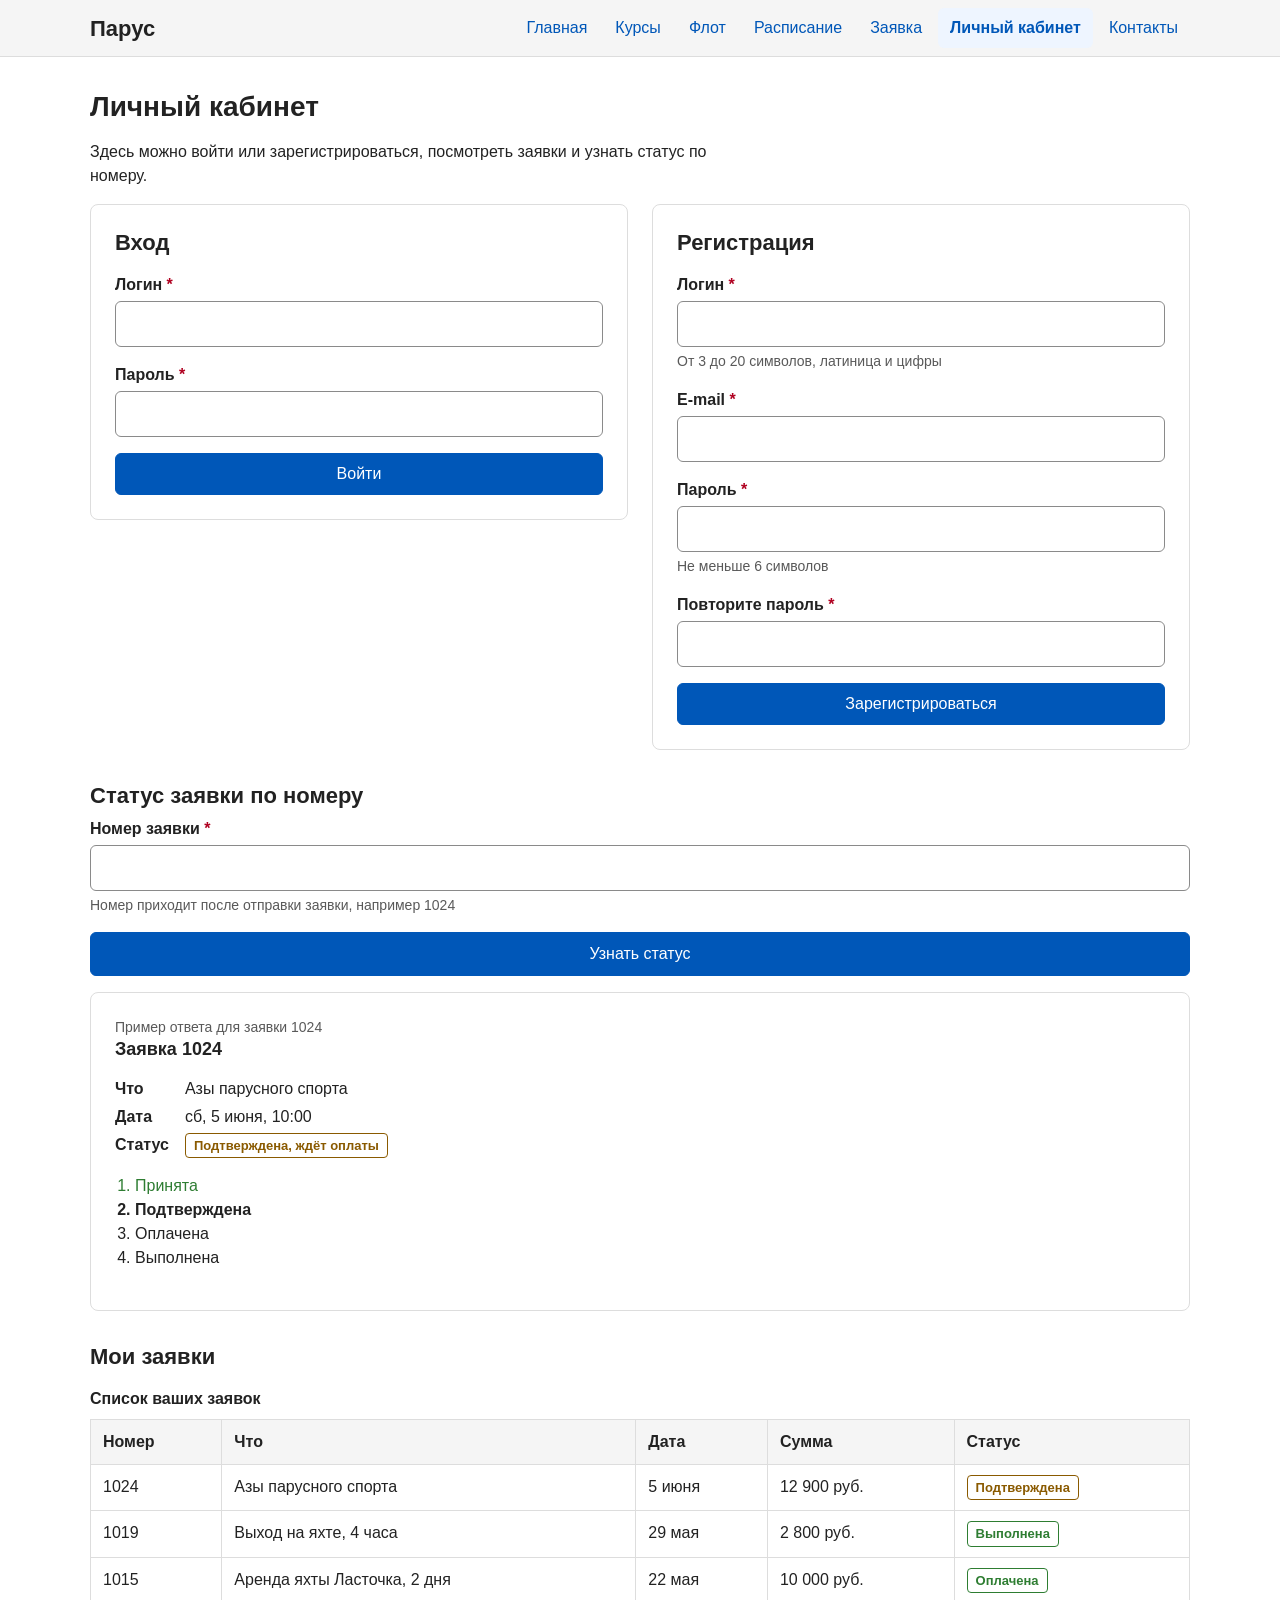
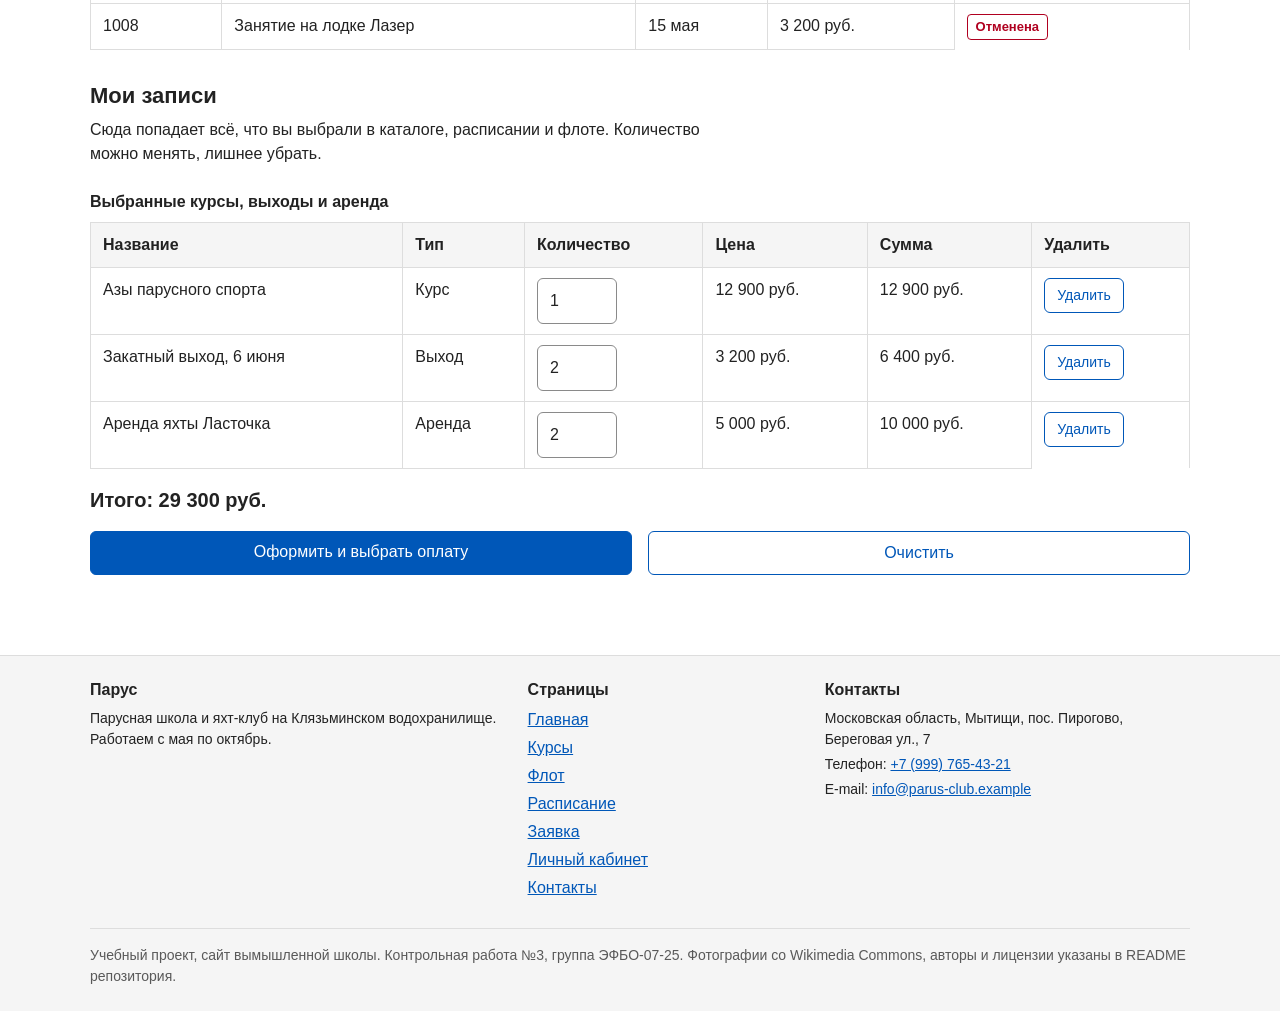
==== commit 8bd48ae5: "fix: improve accessibility and add Lighthouse report" ====
--- a/account.html
+++ b/account.html
@@ -11,27 +11,29 @@
     <script src="js/main.js" defer></script>
 </head>
 <body>
+    <a class="skip-link" href="#main">Перейти к основному содержимому</a>
+
     <header class="site-header" id="top">
         <div class="site-header__inner">
             <a class="site-header__logo" href="index.html">Парус</a>
 
-            <button class="site-header__toggle" type="button">Меню</button>
-
-            <nav class="site-nav">
+            <button class="site-header__toggle" type="button" aria-expanded="false" aria-controls="site-nav">Меню</button>
+
+            <nav class="site-nav" id="site-nav" aria-label="Основная навигация">
                 <ul class="site-nav__list">
                     <li class="site-nav__item"><a class="site-nav__link" href="index.html">Главная</a></li>
                     <li class="site-nav__item"><a class="site-nav__link" href="courses.html">Курсы</a></li>
                     <li class="site-nav__item"><a class="site-nav__link" href="fleet.html">Флот</a></li>
                     <li class="site-nav__item"><a class="site-nav__link" href="schedule.html">Расписание</a></li>
                     <li class="site-nav__item"><a class="site-nav__link" href="order.html">Заявка</a></li>
-                    <li class="site-nav__item"><a class="site-nav__link site-nav__link--active" href="account.html">Личный кабинет</a></li>
+                    <li class="site-nav__item"><a class="site-nav__link site-nav__link--active" href="account.html" aria-current="page">Личный кабинет</a></li>
                     <li class="site-nav__item"><a class="site-nav__link" href="contacts.html">Контакты</a></li>
                 </ul>
             </nav>
         </div>
     </header>
 
-    <main class="main">
+    <main id="main" class="main" tabindex="-1">
         <h1>Личный кабинет</h1>
         <p class="section__text">Здесь можно войти или зарегистрироваться, посмотреть заявки и узнать статус по номеру.</p>
 
@@ -41,13 +43,13 @@
                     <h2 id="login-title">Вход</h2>
                     <form class="form" id="login-form" action="account.html" method="get">
                         <div class="form__group">
-                            <label class="form__label" for="login-name">Логин</label>
-                            <input class="form__input" id="login-name" name="login" type="text" required>
+                            <label class="form__label" for="login-name">Логин <span class="form__required" aria-hidden="true">*</span></label>
+                            <input class="form__input" id="login-name" name="login" type="text" required autocomplete="username" aria-describedby="login-name-error">
                             <p class="form__error" id="login-name-error"></p>
                         </div>
                         <div class="form__group">
-                            <label class="form__label" for="login-password">Пароль</label>
-                            <input class="form__input" id="login-password" type="password" required>
+                            <label class="form__label" for="login-password">Пароль <span class="form__required" aria-hidden="true">*</span></label>
+                            <input class="form__input" id="login-password" type="password" required autocomplete="current-password" aria-describedby="login-password-error">
                             <p class="form__error" id="login-password-error"></p>
                         </div>
                         <button class="button button--primary" type="submit">Войти</button>
@@ -57,25 +59,25 @@
                     <h2 id="register-title">Регистрация</h2>
                     <form class="form" id="register-form" action="account.html" method="get">
                         <div class="form__group">
-                            <label class="form__label" for="reg-name">Логин</label>
-                            <input class="form__input" id="reg-name" name="login" type="text" required>
+                            <label class="form__label" for="reg-name">Логин <span class="form__required" aria-hidden="true">*</span></label>
+                            <input class="form__input" id="reg-name" name="login" type="text" required autocomplete="username" aria-describedby="reg-name-hint reg-name-error">
                             <p class="form__note" id="reg-name-hint">От 3 до 20 символов, латиница и цифры</p>
                             <p class="form__error" id="reg-name-error"></p>
                         </div>
                         <div class="form__group">
-                            <label class="form__label" for="reg-email">E-mail</label>
-                            <input class="form__input" id="reg-email" name="email" type="email" required>
+                            <label class="form__label" for="reg-email">E-mail <span class="form__required" aria-hidden="true">*</span></label>
+                            <input class="form__input" id="reg-email" name="email" type="email" required autocomplete="email" aria-describedby="reg-email-error">
                             <p class="form__error" id="reg-email-error"></p>
                         </div>
                         <div class="form__group">
-                            <label class="form__label" for="reg-password">Пароль</label>
-                            <input class="form__input" id="reg-password" type="password" required>
+                            <label class="form__label" for="reg-password">Пароль <span class="form__required" aria-hidden="true">*</span></label>
+                            <input class="form__input" id="reg-password" type="password" required autocomplete="new-password" aria-describedby="reg-password-hint reg-password-error">
                             <p class="form__note" id="reg-password-hint">Не меньше 6 символов</p>
                             <p class="form__error" id="reg-password-error"></p>
                         </div>
                         <div class="form__group">
-                            <label class="form__label" for="reg-password2">Повторите пароль</label>
-                            <input class="form__input" id="reg-password2" type="password" required>
+                            <label class="form__label" for="reg-password2">Повторите пароль <span class="form__required" aria-hidden="true">*</span></label>
+                            <input class="form__input" id="reg-password2" type="password" required autocomplete="new-password" aria-describedby="reg-password2-error">
                             <p class="form__error" id="reg-password2-error"></p>
                         </div>
                         <button class="button button--primary" type="submit">Зарегистрироваться</button>
@@ -88,8 +90,8 @@
             <h2 class="section__title">Статус заявки по номеру</h2>
             <form class="form" id="status-form" action="account.html" method="get">
                 <div class="form__group">
-                    <label class="form__label" for="status-number">Номер заявки</label>
-                    <input class="form__input" id="status-number" name="number" type="number" required min="1">
+                    <label class="form__label" for="status-number">Номер заявки <span class="form__required" aria-hidden="true">*</span></label>
+                    <input class="form__input" id="status-number" name="number" type="number" required min="1" aria-describedby="status-number-hint status-number-error">
                     <p class="form__note" id="status-number-hint">Номер приходит после отправки заявки, например 1024</p>
                     <p class="form__error" id="status-number-error"></p>
                 </div>
@@ -122,7 +124,7 @@
             <table class="info-table table--cards">
                 <caption id="orders-caption">Список ваших заявок</caption>
                 <thead>
-                    <tr><th>Номер</th><th>Что</th><th>Дата</th><th>Сумма</th><th>Статус</th></tr>
+                    <tr><th scope="col">Номер</th><th scope="col">Что</th><th scope="col">Дата</th><th scope="col">Сумма</th><th scope="col">Статус</th></tr>
                 </thead>
                 <tbody>
                     <tr data-order="1024">
@@ -163,7 +165,7 @@
             <table class="info-table table--cards">
                 <caption id="cart-caption">Выбранные курсы, выходы и аренда</caption>
                 <thead>
-                    <tr><th>Название</th><th>Тип</th><th>Количество</th><th>Цена</th><th>Сумма</th><th>Удалить</th></tr>
+                    <tr><th scope="col">Название</th><th scope="col">Тип</th><th scope="col">Количество</th><th scope="col">Цена</th><th scope="col">Сумма</th><th scope="col">Удалить</th></tr>
                 </thead>
                 <tbody>
                     <tr data-cart="1" data-kind="course" data-price="12900">
--- a/css/style.css
+++ b/css/style.css
@@ -6,7 +6,7 @@
     /* Основные цвета проекта */
     --color-bg: #ffffff;
     --color-text: #222222;
-    --color-muted: #777777;
+    --color-muted: #595959;
     --color-primary: #0057b8;
     --color-primary-dark: #003f86;
     --color-border: #dddddd;
@@ -651,3 +651,64 @@
 .faq__answer {
     margin: var(--space-sm) 0 0;
 }
+
+/* ===============================
+12. Доступность
+=============================== */
+
+/*
+Видимый фокус при переходе клавишей Tab на всех интерактивных
+элементах: ссылки, кнопки, поля, вопросы, прокручиваемая обёртка таблицы.
+Рамка 3px с отступом заметна и на синих кнопках.
+*/
+:focus-visible {
+    outline: 3px solid var(--color-primary);
+    outline-offset: 3px;
+}
+
+/*
+Ссылка пропуска к основному содержимому. Спрятана за верхним краем
+экрана и появляется только при фокусе с клавиатуры.
+display: none не используем, иначе до неё нельзя дойти клавишей Tab.
+*/
+.skip-link {
+    position: absolute;
+    top: -100px;
+    left: var(--space-md);
+    z-index: 1000;
+    padding: var(--space-sm) 12px;
+    color: var(--color-white);
+    background-color: #111111;
+    border-radius: var(--radius-sm);
+    text-decoration: none;
+}
+
+.skip-link:focus,
+.skip-link:focus-visible {
+    top: var(--space-md);
+    color: var(--color-white);
+}
+
+/*
+На main фокус переходит после ссылки пропуска (tabindex="-1").
+Рамку вокруг всего содержимого страницы не рисуем.
+*/
+.main:focus {
+    outline: none;
+}
+
+/*
+Звёздочка у обязательных полей. Цвет не единственный признак:
+рядом с формой есть пояснение, а у поля стоит атрибут required.
+*/
+.form__required {
+    color: var(--color-danger);
+}
+
+/* Поле с ошибкой выделяется рамкой и текстом сообщения под полем */
+.form__input[aria-invalid="true"],
+.form__select[aria-invalid="true"],
+.form__textarea[aria-invalid="true"] {
+    border-color: var(--color-danger);
+    border-width: 2px;
+}
